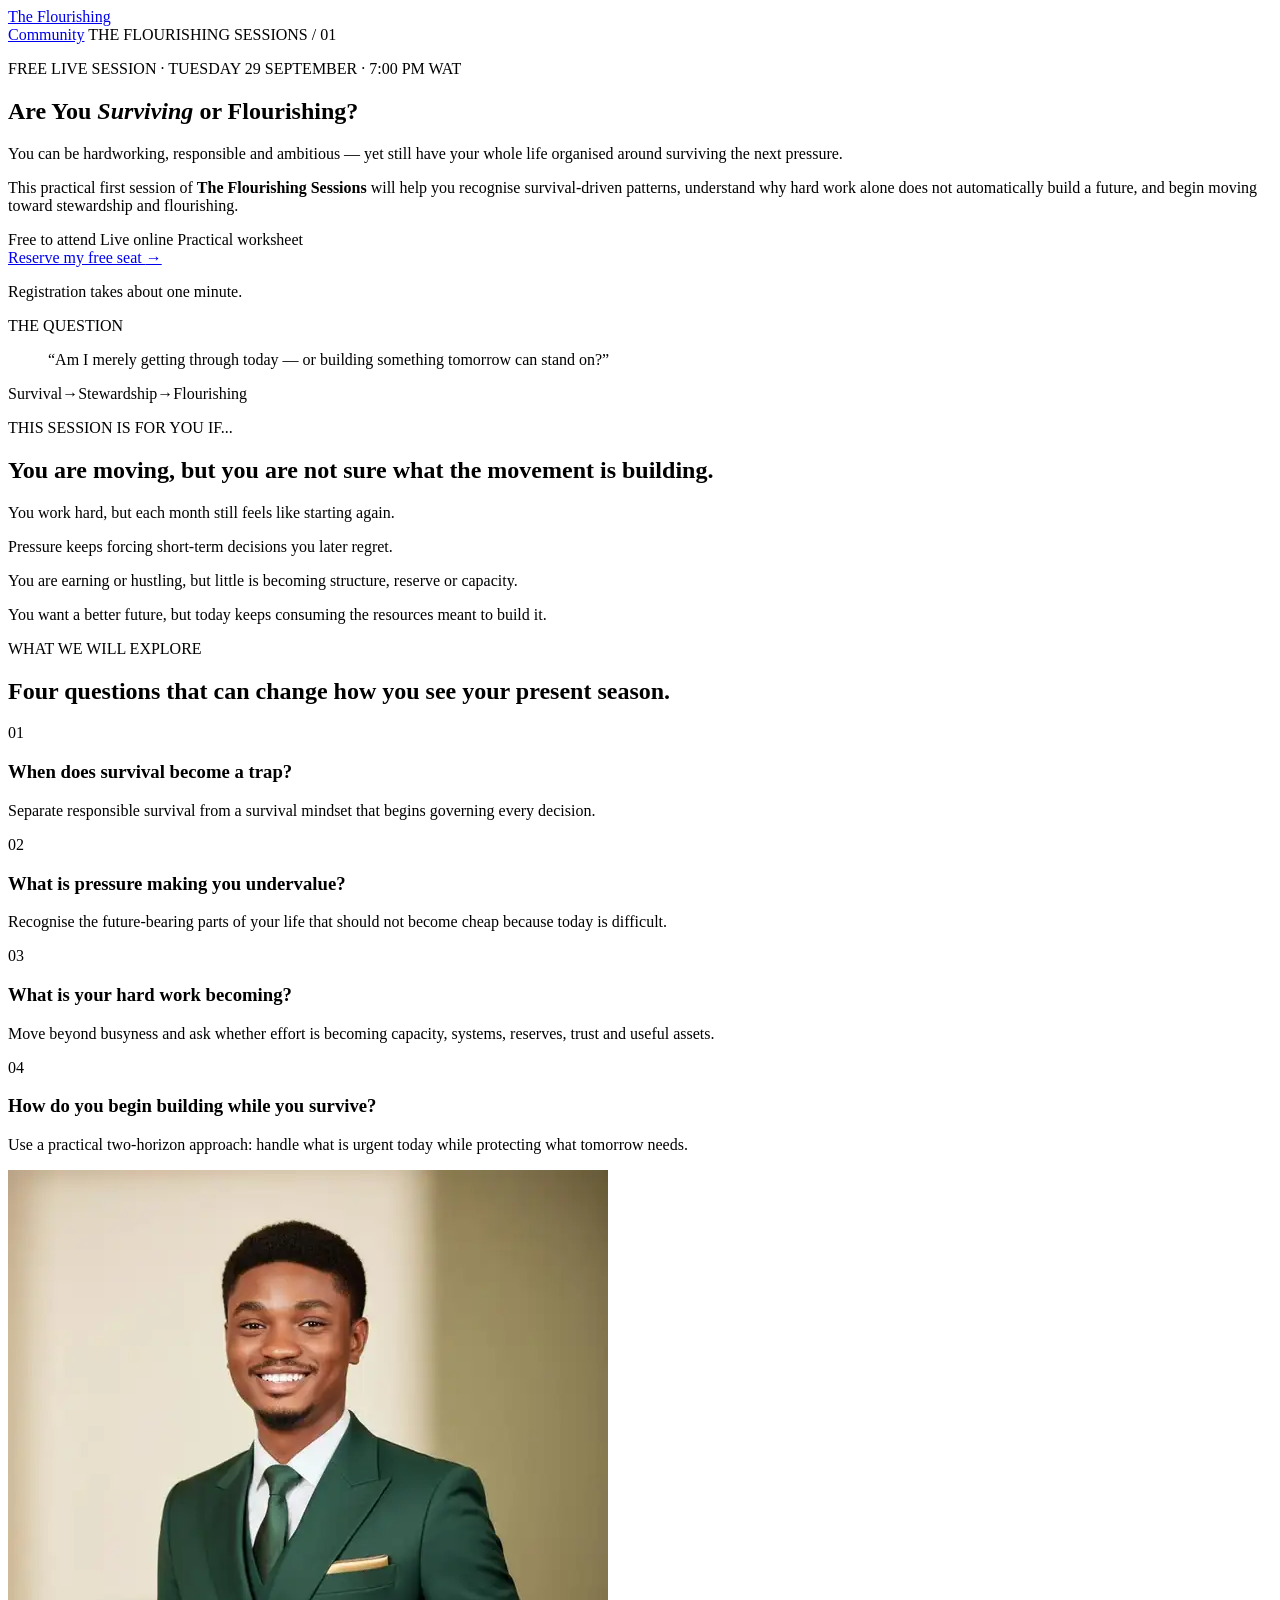
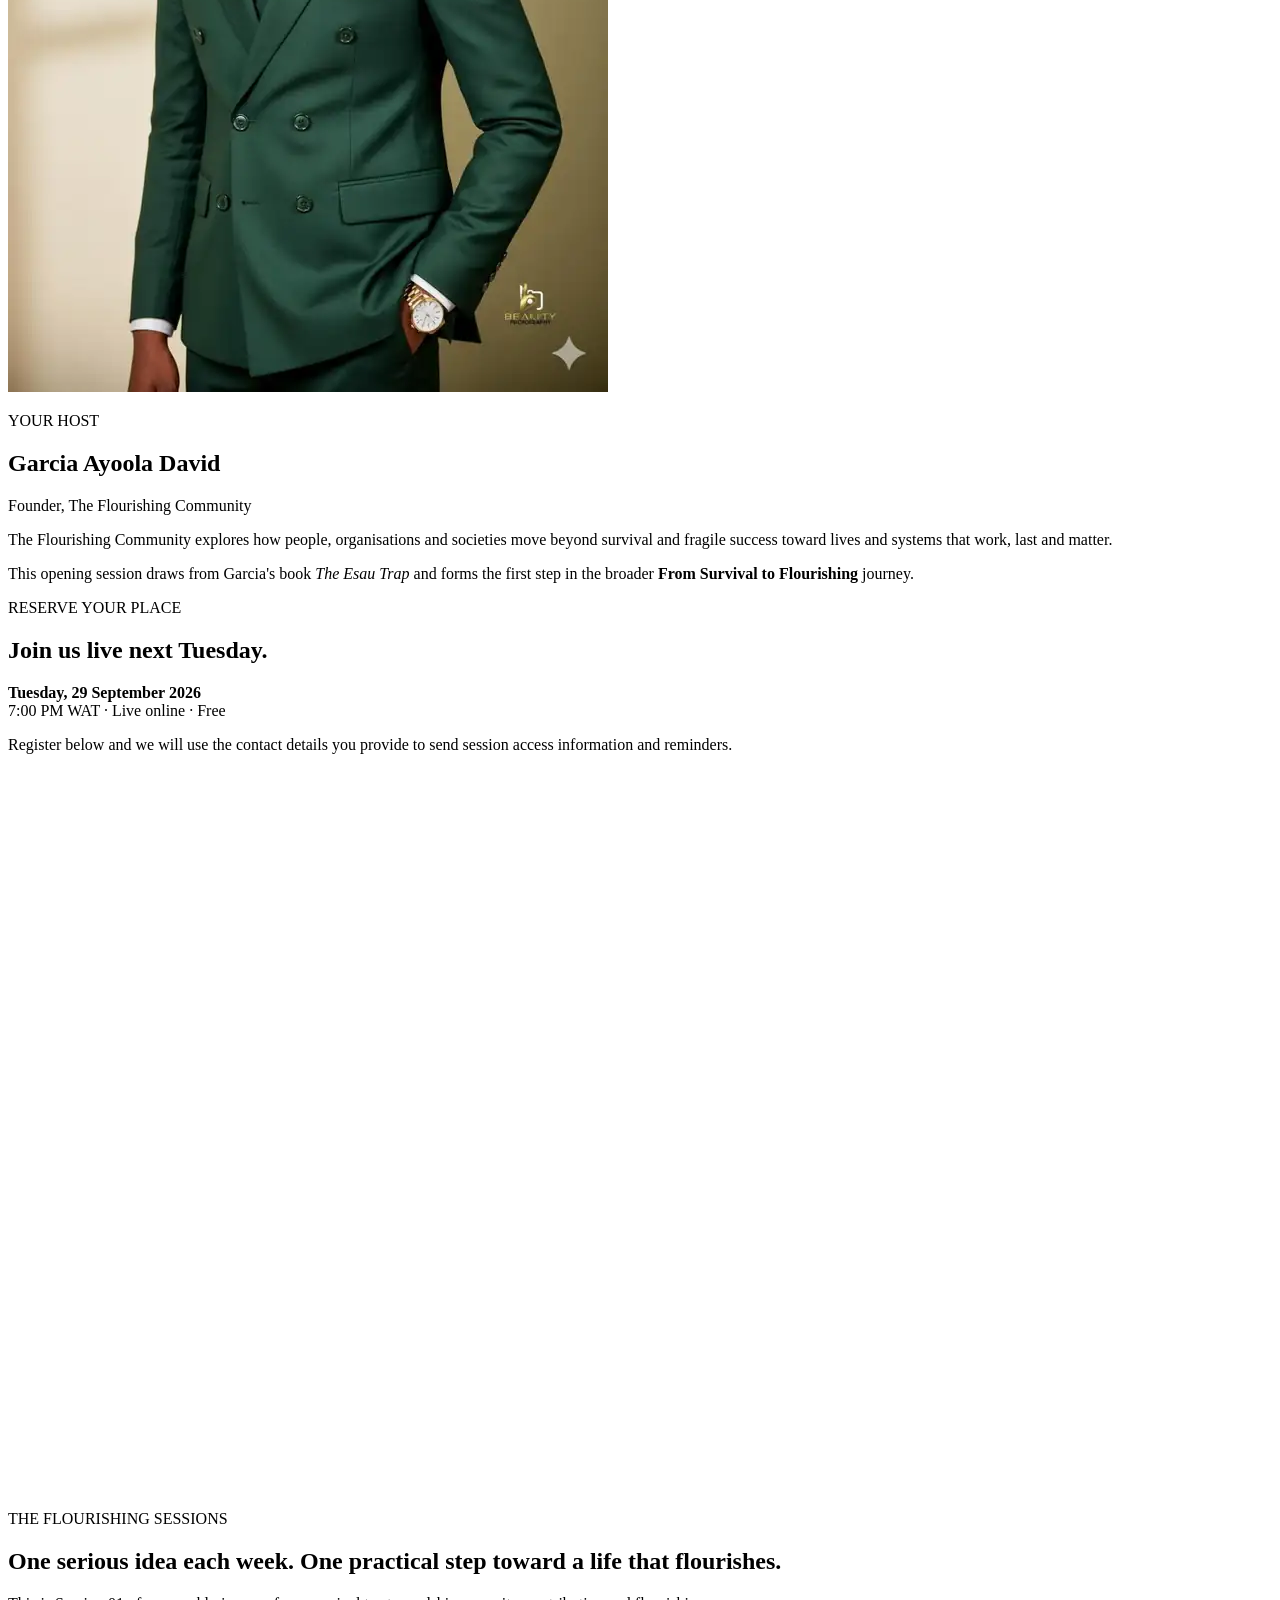
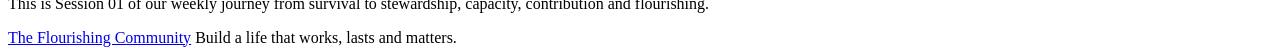
==== live.html @ 92b22454 "Add Flourishing Sessions webinar registration page" ====
<!DOCTYPE html>
<html lang="en">
<head>
  <meta charset="UTF-8" />
  <meta name="viewport" content="width=device-width, initial-scale=1.0" />
  <meta name="description" content="Join The Flourishing Sessions live: Are You Surviving or Flourishing? Tuesday, 29 September 2026 at 7:00 PM WAT." />
  <title>Are You Surviving or Flourishing? | The Flourishing Sessions</title>
  <link rel="stylesheet" href="live.css" />
</head>
<body>
  <header class="topbar">
    <a class="brand" href="/">The Flourishing<br>Community</a>
    <span class="series">THE FLOURISHING SESSIONS / 01</span>
  </header>

  <main>
    <section class="hero">
      <div class="hero-copy">
        <p class="eyebrow">FREE LIVE SESSION · TUESDAY 29 SEPTEMBER · 7:00 PM WAT</p>
        <h1>Are You <em>Surviving</em> or Flourishing?</h1>
        <p class="lead">You can be hardworking, responsible and ambitious — yet still have your whole life organised around surviving the next pressure.</p>
        <p class="support">This practical first session of <strong>The Flourishing Sessions</strong> will help you recognise survival-driven patterns, understand why hard work alone does not automatically build a future, and begin moving toward stewardship and flourishing.</p>
        <div class="chips">
          <span>Free to attend</span>
          <span>Live online</span>
          <span>Practical worksheet</span>
        </div>
        <a class="primary-btn" href="#register">Reserve my free seat <span>→</span></a>
        <p class="micro">Registration takes about one minute.</p>
      </div>
      <div class="hero-visual" aria-hidden="true">
        <div class="question-card">
          <span>THE QUESTION</span>
          <blockquote>“Am I merely getting through today — or building something tomorrow can stand on?”</blockquote>
        </div>
        <div class="path-card">
          <span>Survival</span><b>→</b><span>Stewardship</span><b>→</b><span>Flourishing</span>
        </div>
      </div>
    </section>

    <section class="recognition">
      <div>
        <p class="eyebrow">THIS SESSION IS FOR YOU IF...</p>
        <h2>You are moving, but you are not sure what the movement is building.</h2>
      </div>
      <div class="recognition-list">
        <p>You work hard, but each month still feels like starting again.</p>
        <p>Pressure keeps forcing short-term decisions you later regret.</p>
        <p>You are earning or hustling, but little is becoming structure, reserve or capacity.</p>
        <p>You want a better future, but today keeps consuming the resources meant to build it.</p>
      </div>
    </section>

    <section class="learn">
      <div class="section-heading">
        <p class="eyebrow">WHAT WE WILL EXPLORE</p>
        <h2>Four questions that can change how you see your present season.</h2>
      </div>
      <div class="learn-grid">
        <article><span>01</span><h3>When does survival become a trap?</h3><p>Separate responsible survival from a survival mindset that begins governing every decision.</p></article>
        <article><span>02</span><h3>What is pressure making you undervalue?</h3><p>Recognise the future-bearing parts of your life that should not become cheap because today is difficult.</p></article>
        <article><span>03</span><h3>What is your hard work becoming?</h3><p>Move beyond busyness and ask whether effort is becoming capacity, systems, reserves, trust and useful assets.</p></article>
        <article><span>04</span><h3>How do you begin building while you survive?</h3><p>Use a practical two-horizon approach: handle what is urgent today while protecting what tomorrow needs.</p></article>
      </div>
    </section>

    <section class="host">
      <div class="host-photo"><img src="assets/founder-green.svg" alt="Garcia Ayoola David" /></div>
      <div class="host-copy">
        <p class="eyebrow">YOUR HOST</p>
        <h2>Garcia Ayoola David</h2>
        <p class="host-title">Founder, The Flourishing Community</p>
        <p>The Flourishing Community explores how people, organisations and societies move beyond survival and fragile success toward lives and systems that work, last and matter.</p>
        <p>This opening session draws from Garcia's book <em>The Esau Trap</em> and forms the first step in the broader <strong>From Survival to Flourishing</strong> journey.</p>
      </div>
    </section>

    <section class="register" id="register">
      <div class="register-copy">
        <p class="eyebrow light">RESERVE YOUR PLACE</p>
        <h2>Join us live next Tuesday.</h2>
        <p><strong>Tuesday, 29 September 2026</strong><br>7:00 PM WAT · Live online · Free</p>
        <p>Register below and we will use the contact details you provide to send session access information and reminders.</p>
      </div>
      <div class="form-card">
        <iframe
          id="webinar-registration"
          data-base-src="https://tally.so/embed/2E2Gkp?alignLeft=1&hideTitle=1&transparentBackground=1&dynamicHeight=1"
          loading="eager"
          width="100%"
          height="720"
          frameborder="0"
          marginheight="0"
          marginwidth="0"
          title="Register for Are You Surviving or Flourishing?">
        </iframe>
        <noscript><a href="https://tally.so/r/2E2Gkp">Open the registration form</a></noscript>
      </div>
    </section>

    <section class="closing">
      <p class="eyebrow">THE FLOURISHING SESSIONS</p>
      <h2>One serious idea each week. One practical step toward a life that flourishes.</h2>
      <p>This is Session 01 of our weekly journey from survival to stewardship, capacity, contribution and flourishing.</p>
    </section>
  </main>

  <footer>
    <a href="/">The Flourishing Community</a>
    <span>Build a life that works, lasts and matters.</span>
  </footer>

  <script src="https://tally.so/widgets/embed.js"></script>
  <script src="live.js"></script>
</body>
</html>
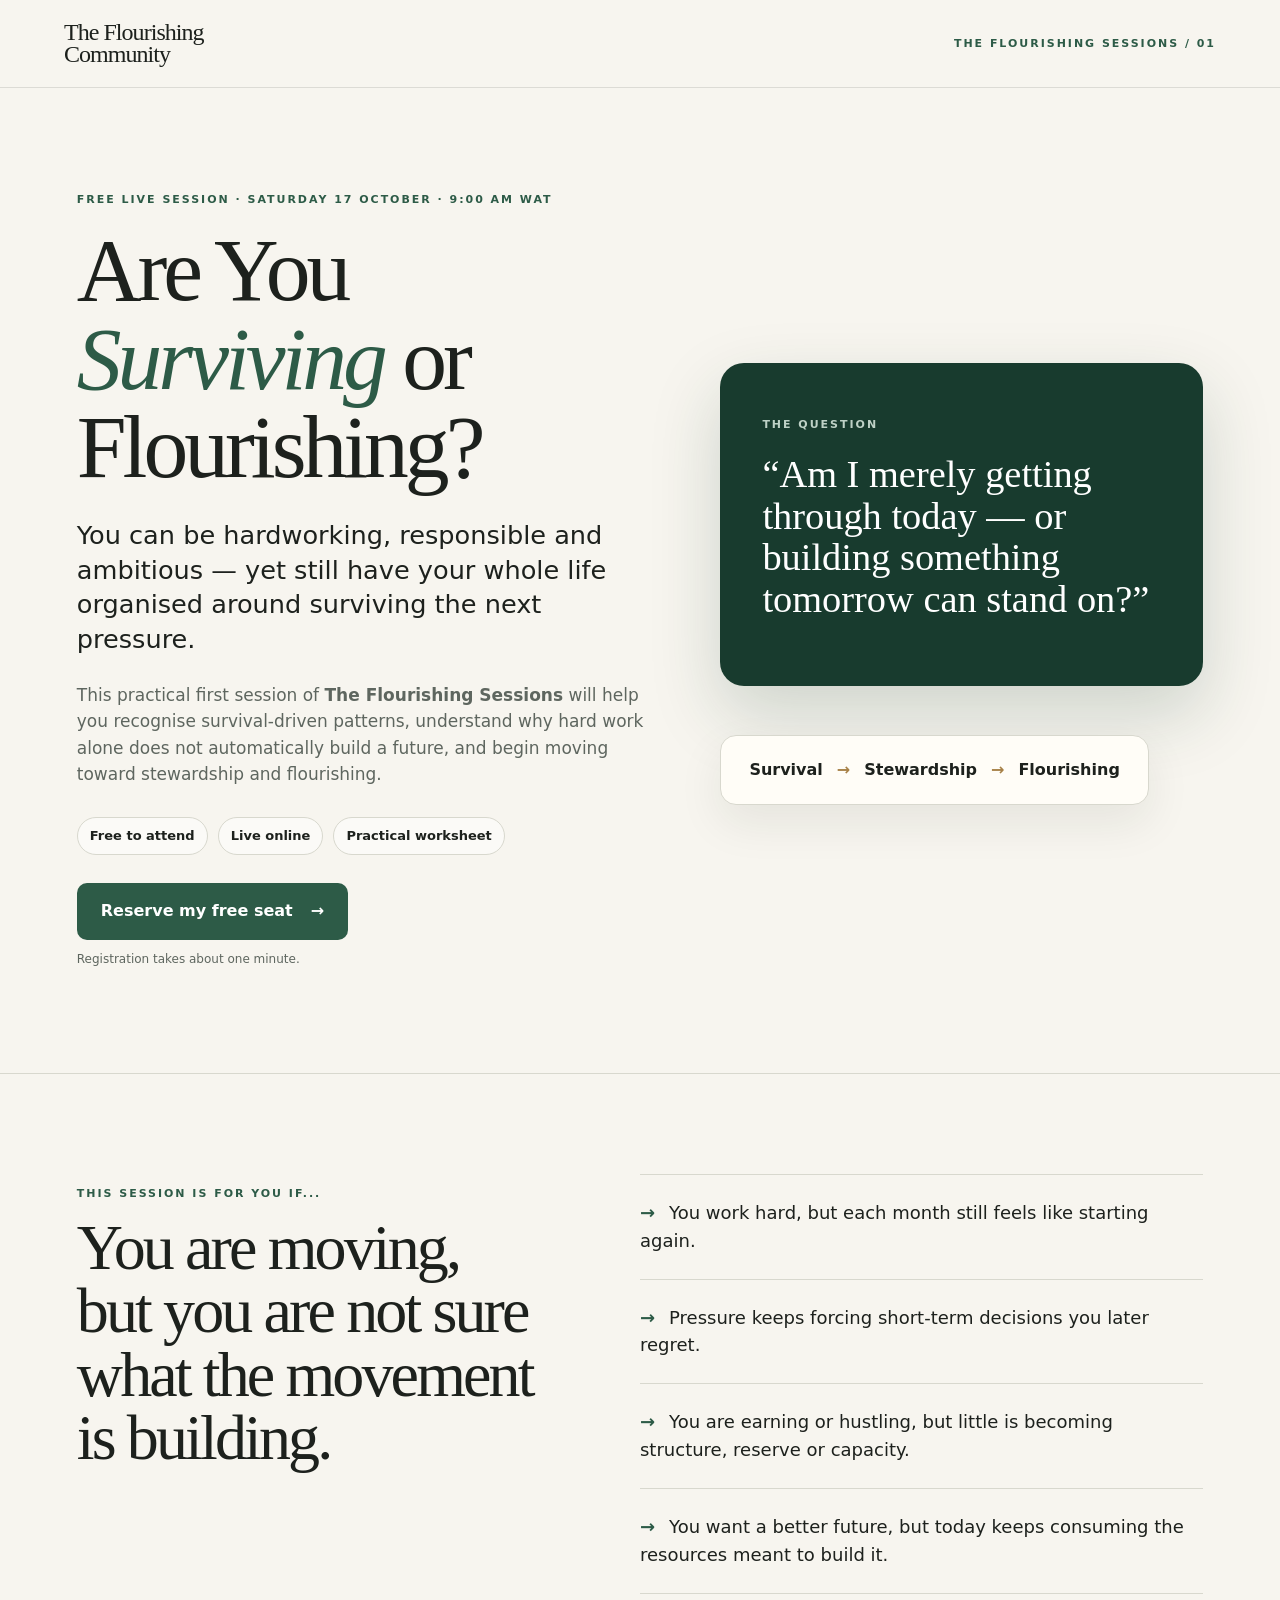
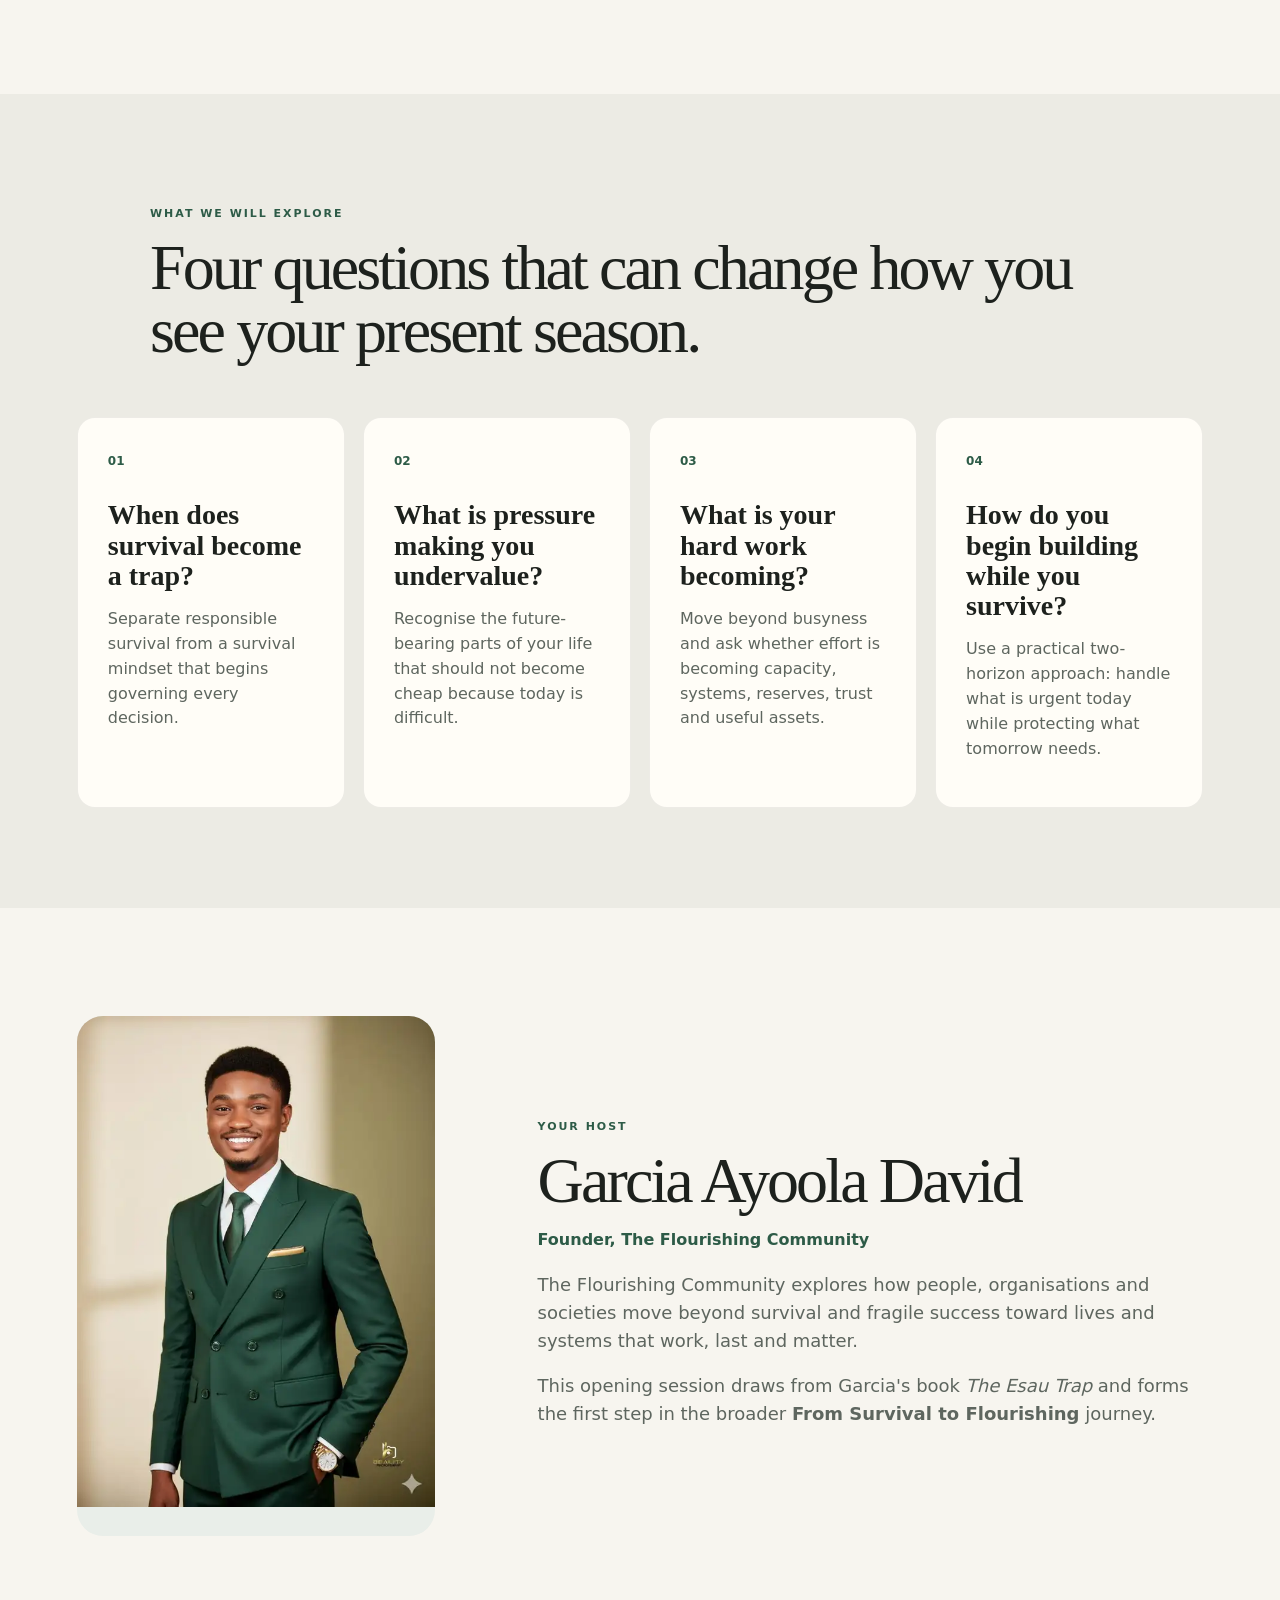
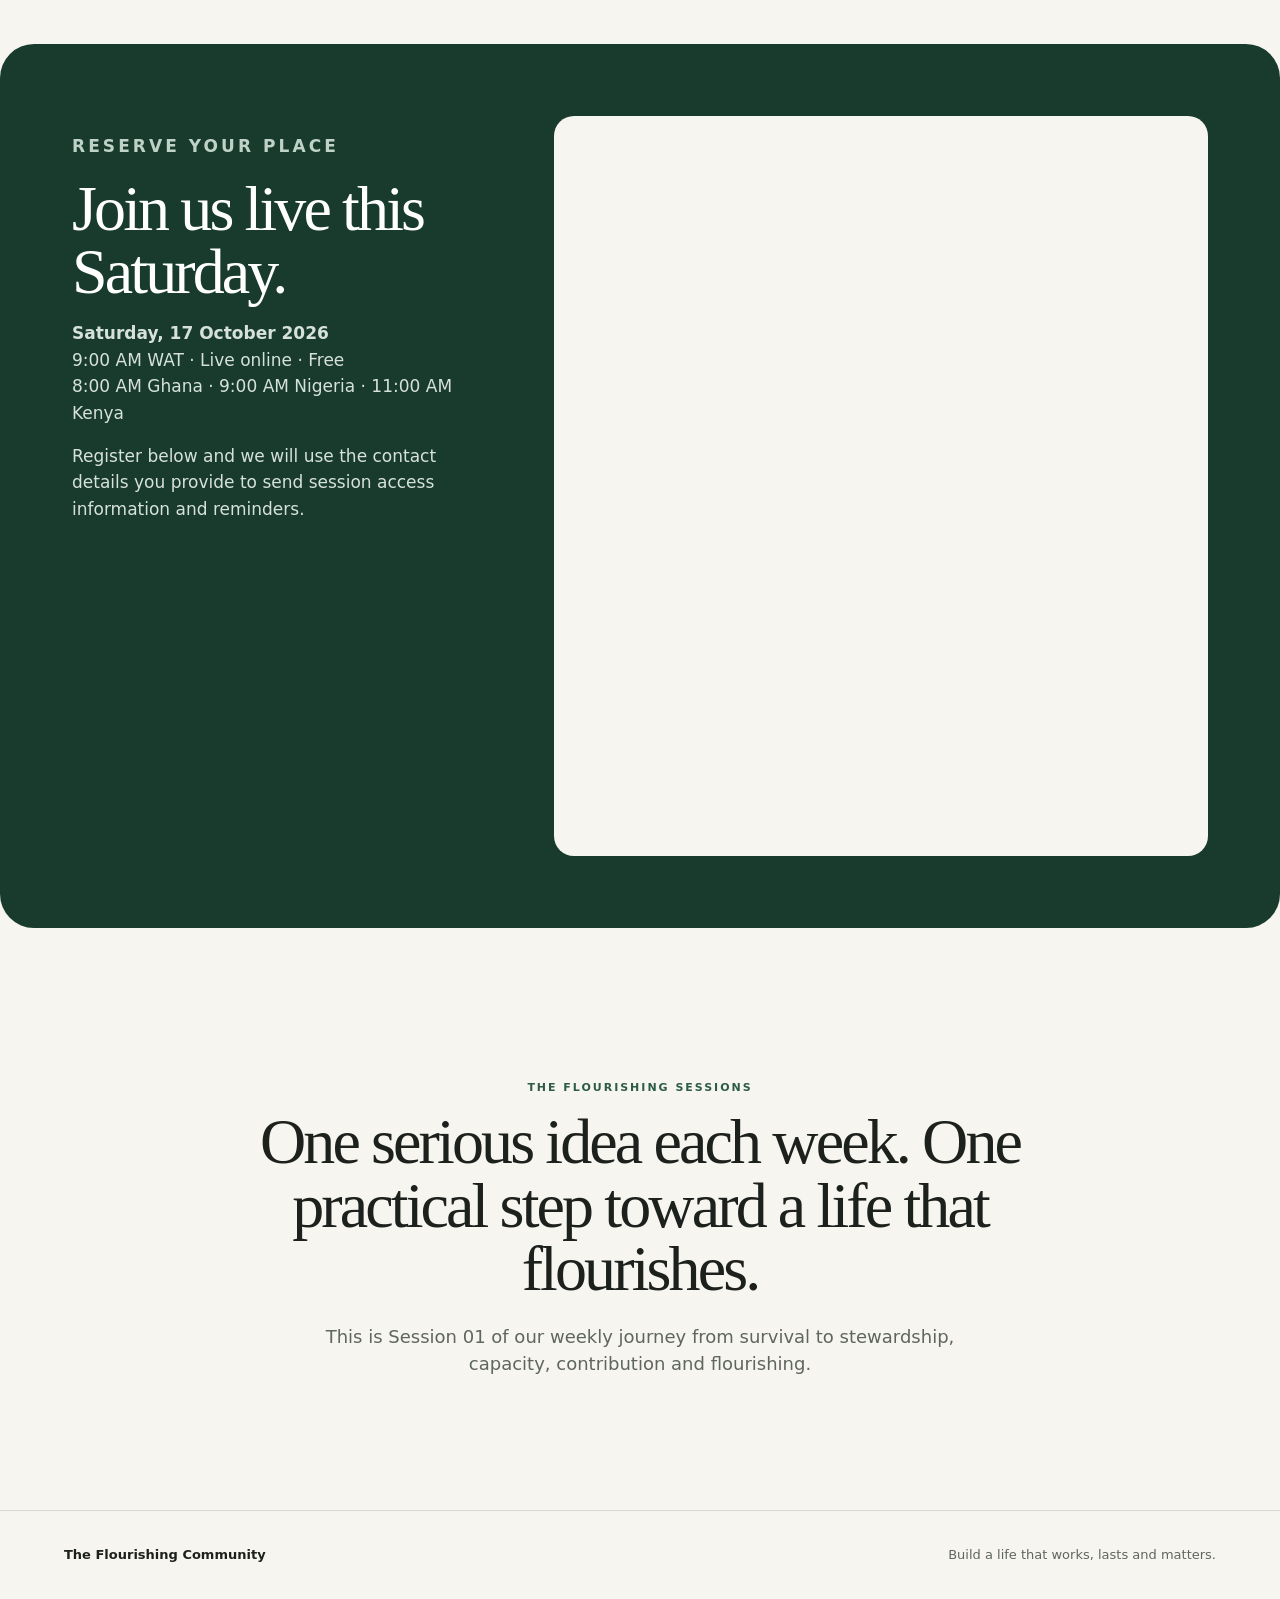
==== commit 6ae75ec1: "Reschedule Flourishing Session 01 to 17 October" ====
--- a/live.html
+++ b/live.html
@@ -3,7 +3,7 @@
 <head>
   <meta charset="UTF-8" />
   <meta name="viewport" content="width=device-width, initial-scale=1.0" />
-  <meta name="description" content="Join The Flourishing Sessions live: Are You Surviving or Flourishing? Tuesday, 29 September 2026 at 7:00 PM WAT." />
+  <meta name="description" content="Join The Flourishing Sessions live: Are You Surviving or Flourishing? Saturday, 17 October 2026 at 9:00 AM WAT." />
   <title>Are You Surviving or Flourishing? | The Flourishing Sessions</title>
   <link rel="stylesheet" href="live.css" />
 </head>
@@ -16,7 +16,7 @@
   <main>
     <section class="hero">
       <div class="hero-copy">
-        <p class="eyebrow">FREE LIVE SESSION · TUESDAY 29 SEPTEMBER · 7:00 PM WAT</p>
+        <p class="eyebrow">FREE LIVE SESSION · SATURDAY 17 OCTOBER · 9:00 AM WAT</p>
         <h1>Are You <em>Surviving</em> or Flourishing?</h1>
         <p class="lead">You can be hardworking, responsible and ambitious — yet still have your whole life organised around surviving the next pressure.</p>
         <p class="support">This practical first session of <strong>The Flourishing Sessions</strong> will help you recognise survival-driven patterns, understand why hard work alone does not automatically build a future, and begin moving toward stewardship and flourishing.</p>
@@ -79,8 +79,8 @@
     <section class="register" id="register">
       <div class="register-copy">
         <p class="eyebrow light">RESERVE YOUR PLACE</p>
-        <h2>Join us live next Tuesday.</h2>
-        <p><strong>Tuesday, 29 September 2026</strong><br>7:00 PM WAT · Live online · Free</p>
+        <h2>Join us live this Saturday.</h2>
+        <p><strong>Saturday, 17 October 2026</strong><br>9:00 AM WAT · Live online · Free<br><span class="regional-times">8:00 AM Ghana · 9:00 AM Nigeria · 11:00 AM Kenya</span></p>
         <p>Register below and we will use the contact details you provide to send session access information and reminders.</p>
       </div>
       <div class="form-card">
--- a/live.css
+++ b/live.css
@@ -0,0 +1,79 @@
+:root{--ink:#1d211d;--muted:#5e665f;--green:#2d5b47;--green2:#183b2e;--cream:#f7f5ef;--paper:#fffdf7;--line:#d8d8ce;--soft:#e9eee9;--gold:#a78147}
+*{box-sizing:border-box}
+html{scroll-behavior:smooth}
+body{margin:0;background:var(--cream);color:var(--ink);font-family:Inter,ui-sans-serif,system-ui,-apple-system,BlinkMacSystemFont,"Segoe UI",sans-serif;line-height:1.55}
+.topbar{height:88px;padding:0 max(5vw,28px);display:flex;align-items:center;justify-content:space-between;border-bottom:1px solid rgba(29,33,29,.12)}
+.brand{font-family:Georgia,"Times New Roman",serif;font-size:24px;line-height:.9;letter-spacing:-.04em;text-decoration:none;color:var(--ink)}
+.series,.eyebrow{font-size:11px;font-weight:800;letter-spacing:.18em;text-transform:uppercase;color:var(--green)}
+.hero{min-height:720px;padding:92px max(6vw,34px);display:grid;grid-template-columns:minmax(0,1.08fr) minmax(360px,.92fr);gap:6vw;align-items:center;max-width:1440px;margin:auto}
+.hero-copy{max-width:720px}
+.hero h1,.section-heading h2,.recognition h2,.host h2,.register h2,.closing h2{font-family:Georgia,"Times New Roman",serif;letter-spacing:-.045em;line-height:.99;font-weight:500}
+.hero h1{font-size:clamp(58px,7vw,104px);margin:18px 0 26px}
+.hero h1 em{color:var(--green);font-weight:500}
+.lead{font-size:clamp(20px,2vw,28px);line-height:1.35;max-width:680px}
+.support{font-size:17px;max-width:660px;color:var(--muted)}
+.chips{display:flex;flex-wrap:wrap;gap:10px;margin:30px 0 28px}
+.chips span{border:1px solid var(--line);background:rgba(255,255,255,.55);border-radius:999px;padding:8px 12px;font-size:13px;font-weight:650}
+.primary-btn{display:inline-flex;gap:18px;align-items:center;background:var(--green);color:#fff;text-decoration:none;padding:16px 24px;border-radius:10px;font-weight:800}
+.primary-btn:hover{background:var(--green2)}
+.micro{font-size:12px;color:var(--muted);margin-top:10px}
+.hero-visual{position:relative;min-height:510px}
+.question-card{position:absolute;top:38px;right:0;width:min(100%,520px);background:var(--green2);color:#fff;border-radius:24px;padding:48px 42px;box-shadow:0 28px 70px rgba(24,59,46,.18)}
+.question-card span{font-size:11px;letter-spacing:.18em;font-weight:800;color:#bed1c6}
+.question-card blockquote{font-family:Georgia,"Times New Roman",serif;font-size:clamp(30px,3vw,48px);line-height:1.08;margin:18px 0}
+.path-card{position:absolute;left:0;bottom:30px;background:var(--paper);border:1px solid var(--line);border-radius:16px;padding:22px 28px;display:flex;gap:14px;align-items:center;font-weight:800;box-shadow:0 18px 45px rgba(29,33,29,.08)}
+.path-card b{color:var(--gold)}
+.recognition,.host,.register{max-width:1320px;margin:auto}
+.recognition{padding:100px max(6vw,34px);display:grid;grid-template-columns:.9fr 1.1fr;gap:8vw;border-top:1px solid var(--line)}
+.recognition h2,.section-heading h2,.host h2,.register h2,.closing h2{font-size:clamp(42px,5vw,72px);margin:14px 0 0}
+.recognition-list{display:grid;gap:0;border-top:1px solid var(--line)}
+.recognition-list p{margin:0;padding:24px 0;border-bottom:1px solid var(--line);font-size:18px}
+.recognition-list p:before{content:"→";color:var(--green);font-weight:900;margin-right:14px}
+.learn{background:#ecebe4;padding:100px max(6vw,34px)}
+.learn .section-heading{max-width:980px;margin:0 auto 54px}
+.learn-grid{max-width:1320px;margin:auto;display:grid;grid-template-columns:repeat(4,1fr);gap:18px}
+.learn-grid article{background:var(--paper);padding:30px;border-radius:18px;min-height:270px;border:1px solid rgba(29,33,29,.08)}
+.learn-grid article>span{font-size:12px;font-weight:900;color:var(--green)}
+.learn-grid h3{font-family:Georgia,"Times New Roman",serif;font-size:28px;line-height:1.08;margin:28px 0 16px}
+.learn-grid p{color:var(--muted)}
+.host{padding:108px max(6vw,34px);display:grid;grid-template-columns:minmax(280px,.7fr) minmax(0,1.3fr);gap:8vw;align-items:center}
+.host-photo{background:var(--soft);border-radius:26px;overflow:hidden;min-height:520px}
+.host-photo img{display:block;width:100%;height:100%;object-fit:cover}
+.host-copy{max-width:700px}
+.host-title{font-weight:800;color:var(--green)}
+.host-copy>p:not(.eyebrow):not(.host-title){font-size:18px;color:var(--muted)}
+.register{background:var(--green2);color:#fff;border-radius:34px;margin-bottom:90px;padding:72px;display:grid;grid-template-columns:.78fr 1.22fr;gap:5vw;align-items:start}
+.eyebrow.light{color:#bfd2c7}
+.register-copy p{color:#d7e1dc;font-size:17px}
+.form-card{background:var(--cream);border-radius:20px;min-height:720px;overflow:hidden;padding:10px}
+.form-card iframe{display:block;border-radius:14px}
+.closing{text-align:center;max-width:980px;margin:0 auto;padding:50px 34px 110px}
+.closing p:last-child{font-size:18px;color:var(--muted);max-width:700px;margin:22px auto}
+footer{border-top:1px solid var(--line);padding:34px max(5vw,28px);display:flex;justify-content:space-between;gap:20px;color:var(--muted);font-size:13px}
+footer a{color:var(--ink);font-weight:800;text-decoration:none}
+@media(max-width:950px){
+  .hero{grid-template-columns:1fr;padding-top:70px}
+  .hero-visual{min-height:430px}
+  .recognition,.host,.register{grid-template-columns:1fr}
+  .learn-grid{grid-template-columns:repeat(2,1fr)}
+  .register{margin-inline:20px;padding:48px 34px}
+  .host-photo{max-width:540px}
+  .series{display:none}
+}
+@media(max-width:620px){
+  .topbar{height:76px}
+  .brand{font-size:21px}
+  .hero{padding:58px 22px 70px}
+  .hero h1{font-size:clamp(52px,15vw,72px)}
+  .lead{font-size:21px}
+  .hero-visual{min-height:400px}
+  .question-card{padding:34px 26px}
+  .path-card{font-size:12px;padding:17px;gap:8px}
+  .recognition,.host{padding:76px 22px}
+  .learn{padding:76px 22px}
+  .learn-grid{grid-template-columns:1fr}
+  .register{padding:38px 18px;border-radius:24px}
+  .form-card{padding:0}
+  .closing{padding-inline:22px}
+  footer{flex-direction:column}
+}
